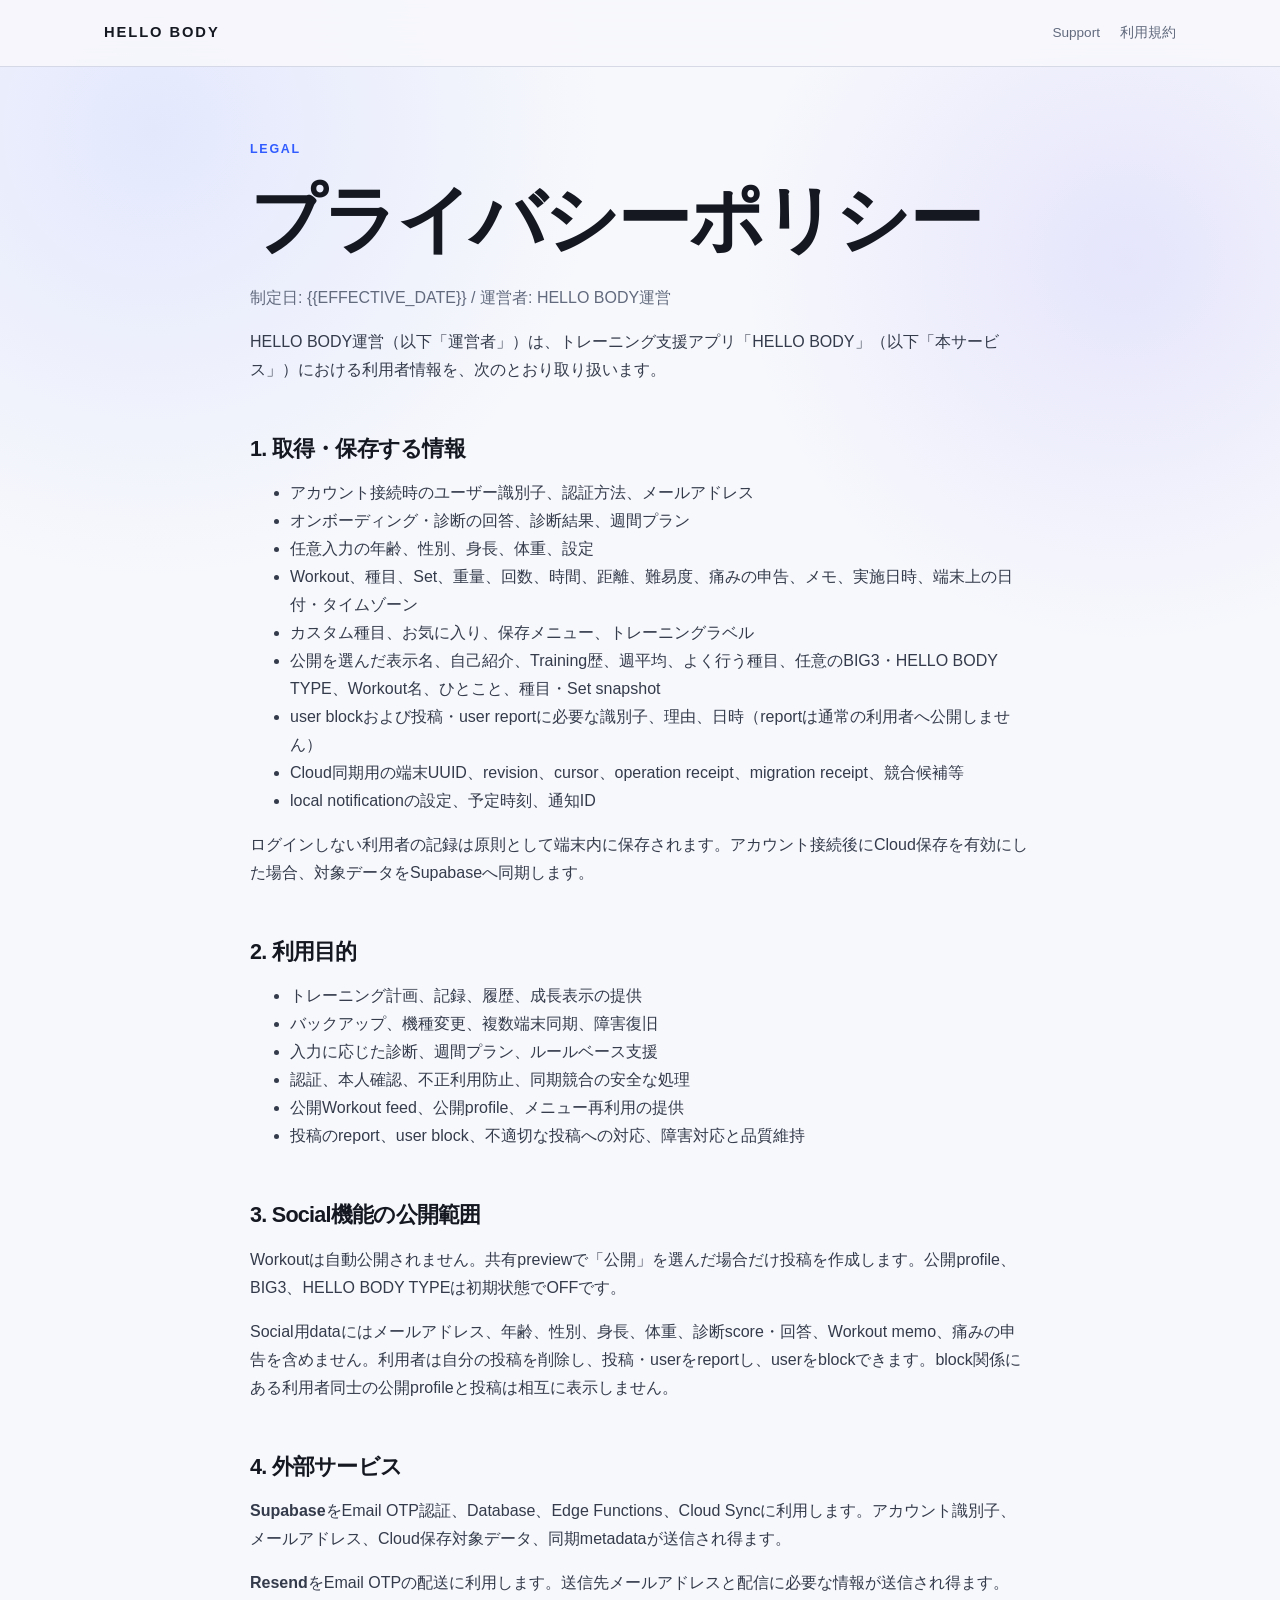
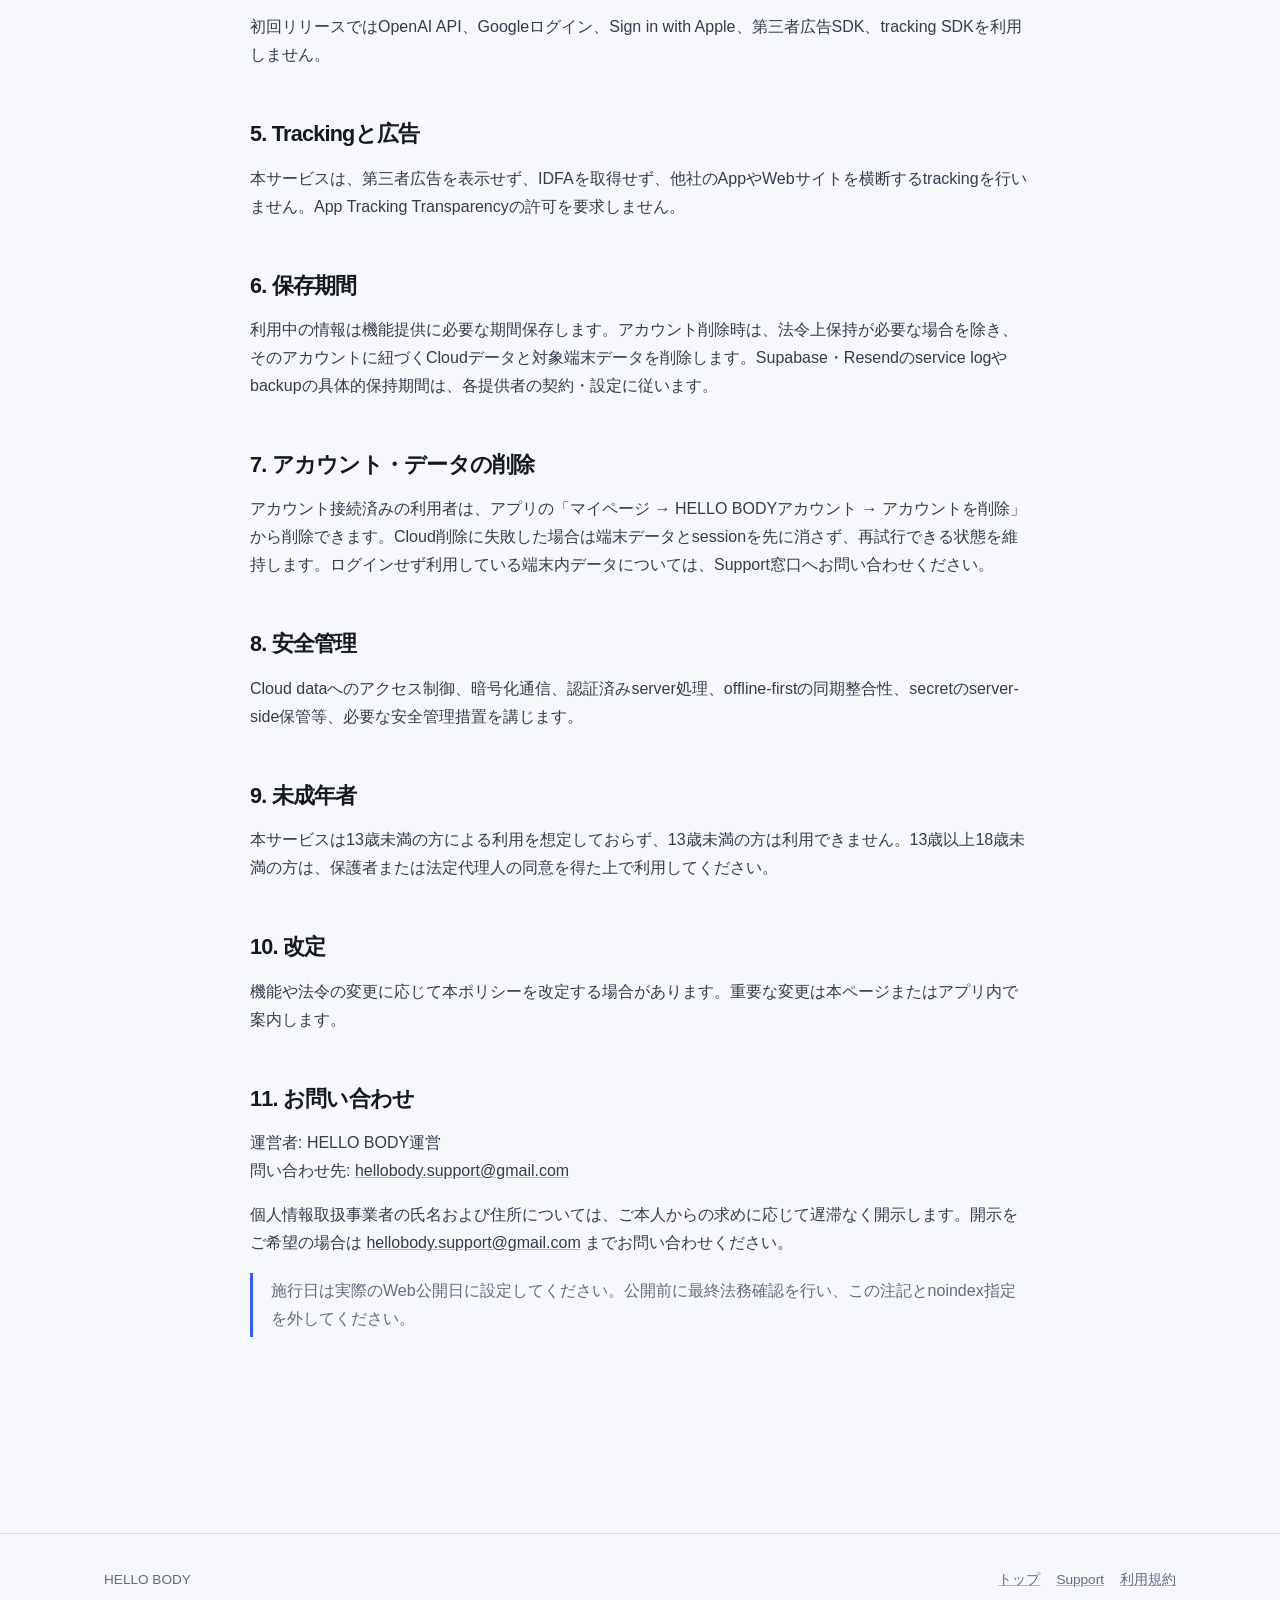
==== privacy/index.html @ 11a2fb04 "docs: add HELLO BODY public web pages" ====
<!doctype html>
<html lang="ja">
<head>
  <meta charset="utf-8">
  <meta name="viewport" content="width=device-width, initial-scale=1">
  <meta name="robots" content="noindex,nofollow">
  <meta name="description" content="HELLO BODYのプライバシーポリシー">
  <title>プライバシーポリシー | HELLO BODY</title>
  <link rel="stylesheet" href="../assets/site.css">
</head>
<body>
  <header class="site-header"><nav class="nav" aria-label="メインナビゲーション"><a class="brand" href="/">HELLO BODY</a><div class="nav-links"><a href="/support/">Support</a><a href="/terms/">利用規約</a></div></nav></header>
  <main class="legal">
    <div class="eyebrow">LEGAL</div>
    <h1>プライバシーポリシー</h1>
    <p class="meta">制定日: {{EFFECTIVE_DATE}} / 運営者: HELLO BODY運営</p>
    <p>HELLO BODY運営（以下「運営者」）は、トレーニング支援アプリ「HELLO BODY」（以下「本サービス」）における利用者情報を、次のとおり取り扱います。</p>

    <h2>1. 取得・保存する情報</h2>
    <ul>
      <li>アカウント接続時のユーザー識別子、認証方法、メールアドレス</li>
      <li>オンボーディング・診断の回答、診断結果、週間プラン</li>
      <li>任意入力の年齢、性別、身長、体重、設定</li>
      <li>Workout、種目、Set、重量、回数、時間、距離、難易度、痛みの申告、メモ、実施日時、端末上の日付・タイムゾーン</li>
      <li>カスタム種目、お気に入り、保存メニュー、トレーニングラベル</li>
      <li>公開を選んだ表示名、自己紹介、Training歴、週平均、よく行う種目、任意のBIG3・HELLO BODY TYPE、Workout名、ひとこと、種目・Set snapshot</li>
      <li>user blockおよび投稿・user reportに必要な識別子、理由、日時（reportは通常の利用者へ公開しません）</li>
      <li>Cloud同期用の端末UUID、revision、cursor、operation receipt、migration receipt、競合候補等</li>
      <li>local notificationの設定、予定時刻、通知ID</li>
    </ul>
    <p>ログインしない利用者の記録は原則として端末内に保存されます。アカウント接続後にCloud保存を有効にした場合、対象データをSupabaseへ同期します。</p>

    <h2>2. 利用目的</h2>
    <ul>
      <li>トレーニング計画、記録、履歴、成長表示の提供</li>
      <li>バックアップ、機種変更、複数端末同期、障害復旧</li>
      <li>入力に応じた診断、週間プラン、ルールベース支援</li>
      <li>認証、本人確認、不正利用防止、同期競合の安全な処理</li>
      <li>公開Workout feed、公開profile、メニュー再利用の提供</li>
      <li>投稿のreport、user block、不適切な投稿への対応、障害対応と品質維持</li>
    </ul>

    <h2>3. Social機能の公開範囲</h2>
    <p>Workoutは自動公開されません。共有previewで「公開」を選んだ場合だけ投稿を作成します。公開profile、BIG3、HELLO BODY TYPEは初期状態でOFFです。</p>
    <p>Social用dataにはメールアドレス、年齢、性別、身長、体重、診断score・回答、Workout memo、痛みの申告を含めません。利用者は自分の投稿を削除し、投稿・userをreportし、userをblockできます。block関係にある利用者同士の公開profileと投稿は相互に表示しません。</p>

    <h2>4. 外部サービス</h2>
    <p><strong>Supabase</strong>をEmail OTP認証、Database、Edge Functions、Cloud Syncに利用します。アカウント識別子、メールアドレス、Cloud保存対象データ、同期metadataが送信され得ます。</p>
    <p><strong>Resend</strong>をEmail OTPの配送に利用します。送信先メールアドレスと配信に必要な情報が送信され得ます。</p>
    <p>初回リリースではOpenAI API、Googleログイン、Sign in with Apple、第三者広告SDK、tracking SDKを利用しません。</p>

    <h2>5. Trackingと広告</h2>
    <p>本サービスは、第三者広告を表示せず、IDFAを取得せず、他社のAppやWebサイトを横断するtrackingを行いません。App Tracking Transparencyの許可を要求しません。</p>

    <h2>6. 保存期間</h2>
    <p>利用中の情報は機能提供に必要な期間保存します。アカウント削除時は、法令上保持が必要な場合を除き、そのアカウントに紐づくCloudデータと対象端末データを削除します。Supabase・Resendのservice logやbackupの具体的保持期間は、各提供者の契約・設定に従います。</p>

    <h2>7. アカウント・データの削除</h2>
    <p>アカウント接続済みの利用者は、アプリの「マイページ → HELLO BODYアカウント → アカウントを削除」から削除できます。Cloud削除に失敗した場合は端末データとsessionを先に消さず、再試行できる状態を維持します。ログインせず利用している端末内データについては、Support窓口へお問い合わせください。</p>

    <h2>8. 安全管理</h2>
    <p>Cloud dataへのアクセス制御、暗号化通信、認証済みserver処理、offline-firstの同期整合性、secretのserver-side保管等、必要な安全管理措置を講じます。</p>

    <h2>9. 未成年者</h2>
    <p>本サービスは13歳未満の方による利用を想定しておらず、13歳未満の方は利用できません。13歳以上18歳未満の方は、保護者または法定代理人の同意を得た上で利用してください。</p>

    <h2>10. 改定</h2>
    <p>機能や法令の変更に応じて本ポリシーを改定する場合があります。重要な変更は本ページまたはアプリ内で案内します。</p>

    <h2>11. お問い合わせ</h2>
    <p>運営者: HELLO BODY運営<br>問い合わせ先: <a href="mailto:hellobody.support@gmail.com">hellobody.support@gmail.com</a></p>
    <p>個人情報取扱事業者の氏名および住所については、ご本人からの求めに応じて遅滞なく開示します。開示をご希望の場合は <a href="mailto:hellobody.support@gmail.com">hellobody.support@gmail.com</a> までお問い合わせください。</p>

    <p class="note">施行日は実際のWeb公開日に設定してください。公開前に最終法務確認を行い、この注記とnoindex指定を外してください。</p>
  </main>
  <footer class="site-footer"><div class="footer-row"><span>HELLO BODY</span><div class="footer-links"><a href="/">トップ</a><a href="/support/">Support</a><a href="/terms/">利用規約</a></div></div></footer>
</body>
</html>
---- assets/site.css ----
:root {
  color-scheme: light;
  --paper: #f7f8fc;
  --surface: rgba(255, 255, 255, 0.84);
  --ink: #151821;
  --muted: #626b7e;
  --line: rgba(47, 67, 115, 0.16);
  --blue: #315cff;
  --violet: #655cff;
  --soft-blue: #eaf0ff;
  --radius: 28px;
  font-family: Inter, ui-sans-serif, -apple-system, BlinkMacSystemFont,
    "Hiragino Sans", "Yu Gothic", sans-serif;
}

* { box-sizing: border-box; }
html { scroll-behavior: smooth; }
body {
  margin: 0;
  background:
    radial-gradient(circle at 12% 4%, rgba(167, 184, 255, .25), transparent 28rem),
    radial-gradient(circle at 88% 8%, rgba(101, 92, 255, .12), transparent 24rem),
    var(--paper);
  color: var(--ink);
  line-height: 1.75;
}
a { color: inherit; text-decoration-color: rgba(49, 92, 255, .45); }
a:hover { text-decoration-color: var(--blue); }
img { max-width: 100%; }

.site-header {
  position: sticky;
  top: 0;
  z-index: 10;
  border-bottom: 1px solid var(--line);
  background: rgba(247, 248, 252, .88);
  backdrop-filter: blur(16px);
}
.nav {
  max-width: 1120px;
  min-height: 66px;
  margin: auto;
  padding: 0 24px;
  display: flex;
  align-items: center;
  justify-content: space-between;
  gap: 24px;
}
.brand {
  font-size: .92rem;
  font-weight: 760;
  letter-spacing: .13em;
  text-decoration: none;
}
.nav-links { display: flex; align-items: center; gap: 20px; }
.nav-links a { color: var(--muted); font-size: .85rem; text-decoration: none; }

.page, .legal { width: min(1120px, calc(100% - 40px)); margin: auto; }
.hero {
  min-height: 670px;
  padding: 96px 0 72px;
  display: grid;
  grid-template-columns: minmax(0, 1.05fr) minmax(320px, .95fr);
  align-items: center;
  gap: clamp(44px, 8vw, 110px);
}
.eyebrow { color: var(--blue); font-weight: 730; letter-spacing: .14em; font-size: .78rem; }
h1, h2, h3 { line-height: 1.18; letter-spacing: -.035em; }
h1 { margin: 16px 0 20px; font-size: clamp(3rem, 8vw, 6.8rem); }
.hero-copy { max-width: 34rem; color: var(--muted); font-size: clamp(1.05rem, 2vw, 1.25rem); }
.hero-links { display: flex; flex-wrap: wrap; gap: 12px; margin-top: 32px; }
.button {
  display: inline-flex;
  align-items: center;
  justify-content: center;
  min-height: 48px;
  padding: 0 20px;
  border-radius: 999px;
  border: 1px solid var(--line);
  background: var(--surface);
  text-decoration: none;
  font-weight: 680;
}
.button.primary { color: #fff; border-color: transparent; background: linear-gradient(135deg, var(--blue), var(--violet)); }

.door-stage {
  position: relative;
  min-height: 440px;
  border-radius: 48px;
  overflow: hidden;
  background: linear-gradient(150deg, #fff 10%, #eef2ff 56%, #ddd9ff);
  box-shadow: 0 32px 80px rgba(40, 53, 102, .15);
}
.door-stage::before, .door-stage::after {
  content: "";
  position: absolute;
  top: 76px;
  width: 34%;
  height: 58%;
  filter: drop-shadow(0 20px 24px rgba(49, 92, 255, .2));
}
.door-stage::before {
  left: 13%;
  border-radius: 22px 8px 8px 22px;
  background: linear-gradient(135deg, #1768ff, #83adff);
  clip-path: polygon(0 0, 100% 17%, 100% 82%, 0 100%);
}
.door-stage::after {
  right: 13%;
  border-radius: 8px 22px 22px 8px;
  background: linear-gradient(135deg, #7b5cff, #4b2eea);
  clip-path: polygon(0 17%, 100% 0, 100% 100%, 0 82%);
}
.door-light {
  position: absolute;
  inset: 42% 34% auto;
  height: 18px;
  border-radius: 999px;
  background: var(--violet);
  box-shadow: 0 0 28px rgba(101, 92, 255, .6);
}
.door-floor {
  position: absolute;
  left: 22%; right: 22%; bottom: -8%; height: 42%;
  background: linear-gradient(to bottom, rgba(255,255,255,.96), rgba(124,145,255,.08));
  clip-path: polygon(36% 0, 64% 0, 100% 100%, 0 100%);
}
.door-caption { position: absolute; left: 30px; bottom: 24px; color: #536078; font-size: .78rem; letter-spacing: .13em; }

.section { padding: 94px 0; }
.section-heading { max-width: 650px; margin-bottom: 42px; }
.section h2 { margin: 10px 0 14px; font-size: clamp(2rem, 4.5vw, 3.7rem); }
.section-heading p { color: var(--muted); }
.feature-grid { display: grid; grid-template-columns: repeat(2, minmax(0, 1fr)); gap: 16px; }
.feature {
  min-height: 250px;
  padding: clamp(24px, 4vw, 38px);
  border: 1px solid var(--line);
  border-radius: var(--radius);
  background: var(--surface);
  box-shadow: 0 16px 44px rgba(37, 51, 94, .06);
}
.feature-number { color: var(--blue); font: 700 .78rem/1 ui-monospace, SFMono-Regular, Menlo, monospace; }
.feature h3 { margin: 38px 0 12px; font-size: 1.45rem; }
.feature p { margin: 0; color: var(--muted); }
.privacy-card {
  padding: clamp(28px, 5vw, 58px);
  border-radius: 36px;
  color: #fff;
  background: #181b25;
  display: grid;
  grid-template-columns: 1fr auto;
  align-items: end;
  gap: 28px;
}
.privacy-card h2 { margin: 0 0 14px; }
.privacy-card p { color: #bbc1d1; max-width: 660px; }
.privacy-card .button { background: #fff; color: #181b25; }

.legal { max-width: 780px; padding: 72px 0 100px; }
.legal h1 { font-size: clamp(2.5rem, 8vw, 4.6rem); }
.legal h2 { margin-top: 52px; font-size: 1.35rem; }
.legal h3 { margin-top: 30px; font-size: 1.05rem; }
.legal p, .legal li { color: #343b4b; }
.meta, .note { color: var(--muted) !important; }
.note { border-left: 3px solid var(--blue); padding: 4px 0 4px 18px; }
.legal details { margin: 12px 0; padding: 18px 20px; border: 1px solid var(--line); border-radius: 18px; background: var(--surface); }
.legal summary { cursor: pointer; font-weight: 690; }
.legal table { width: 100%; border-collapse: collapse; }
.legal th, .legal td { padding: 12px; text-align: left; border-bottom: 1px solid var(--line); vertical-align: top; }

.site-footer {
  margin-top: 80px;
  padding: 34px 0 48px;
  border-top: 1px solid var(--line);
  color: var(--muted);
  font-size: .85rem;
}
.footer-row { max-width: 1120px; margin: auto; padding: 0 24px; display: flex; justify-content: space-between; gap: 28px; }
.footer-links { display: flex; flex-wrap: wrap; gap: 16px; }

@media (max-width: 760px) {
  .nav-links a:not(:last-child) { display: none; }
  .hero { min-height: auto; padding-top: 68px; grid-template-columns: 1fr; }
  .door-stage { min-height: 350px; }
  .feature-grid { grid-template-columns: 1fr; }
  .privacy-card { grid-template-columns: 1fr; align-items: start; }
  .footer-row { flex-direction: column; }
}

@media (prefers-reduced-motion: reduce) {
  html { scroll-behavior: auto; }
}
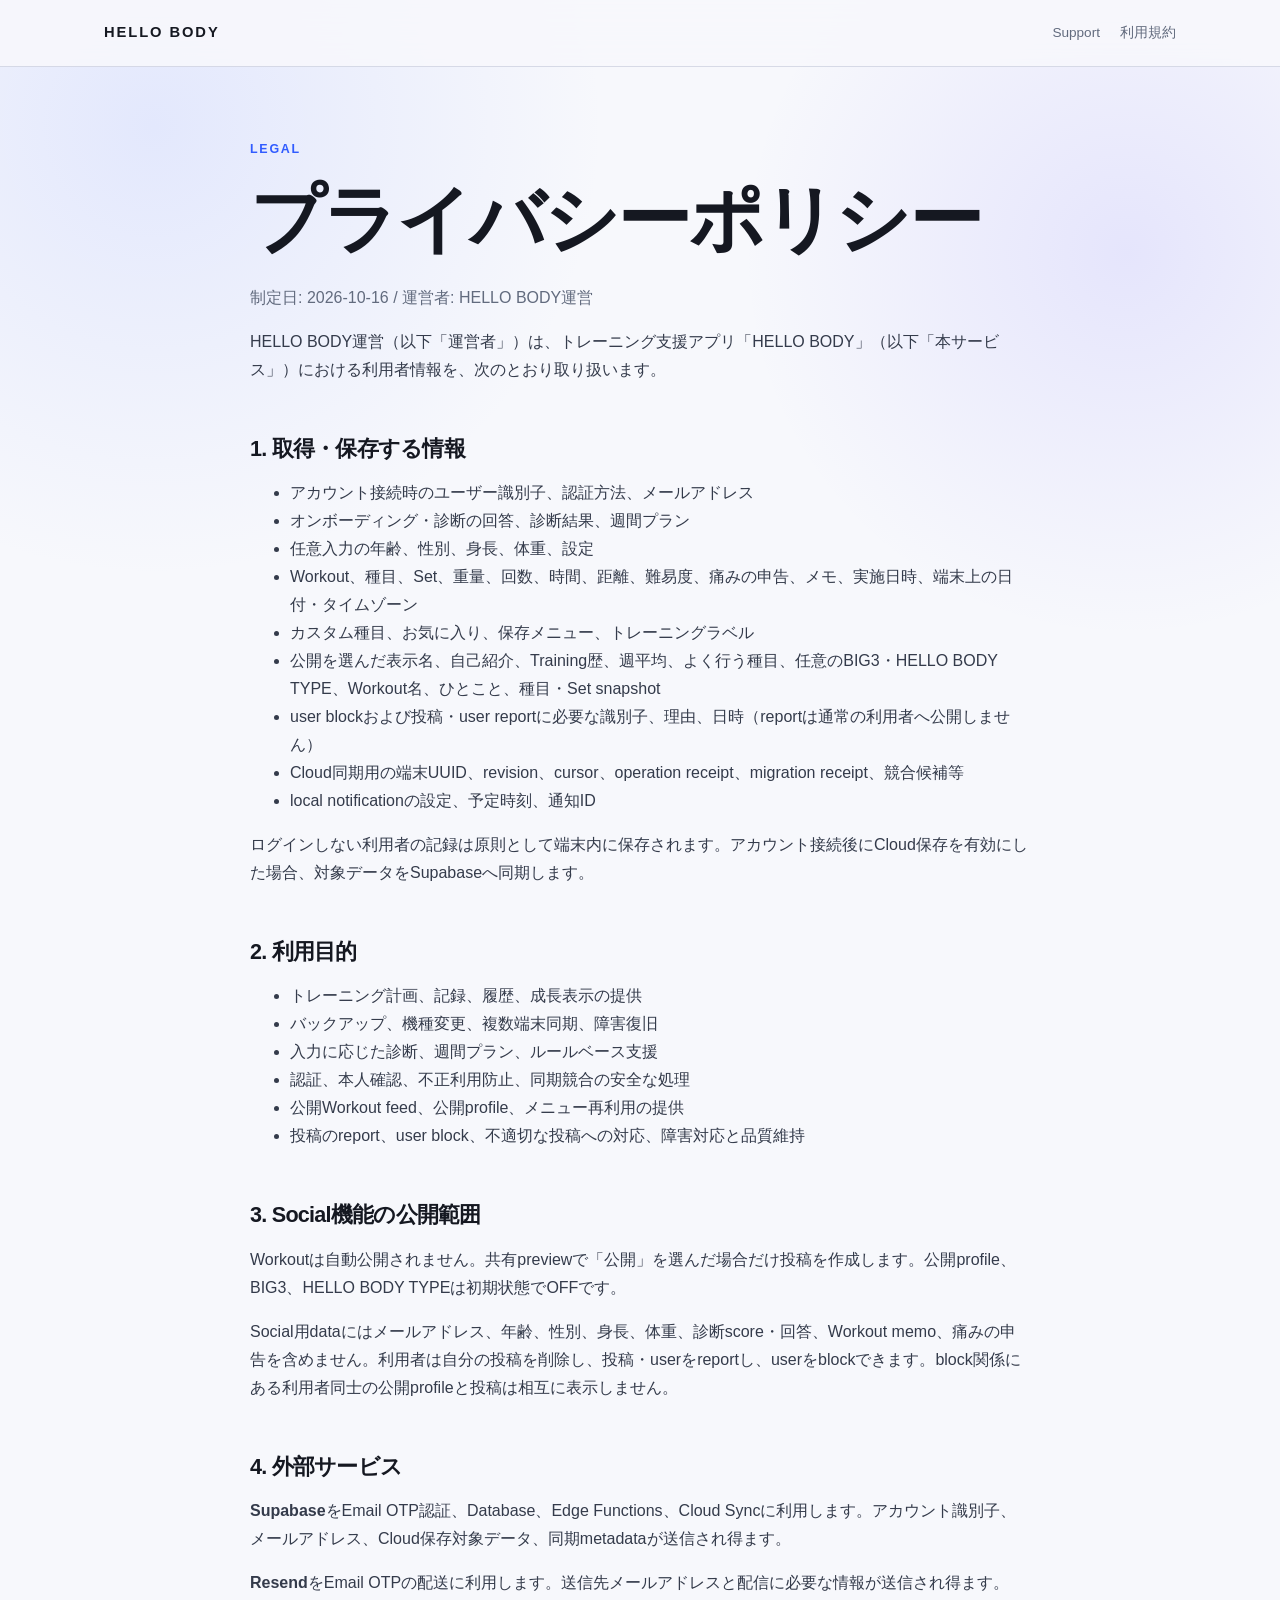
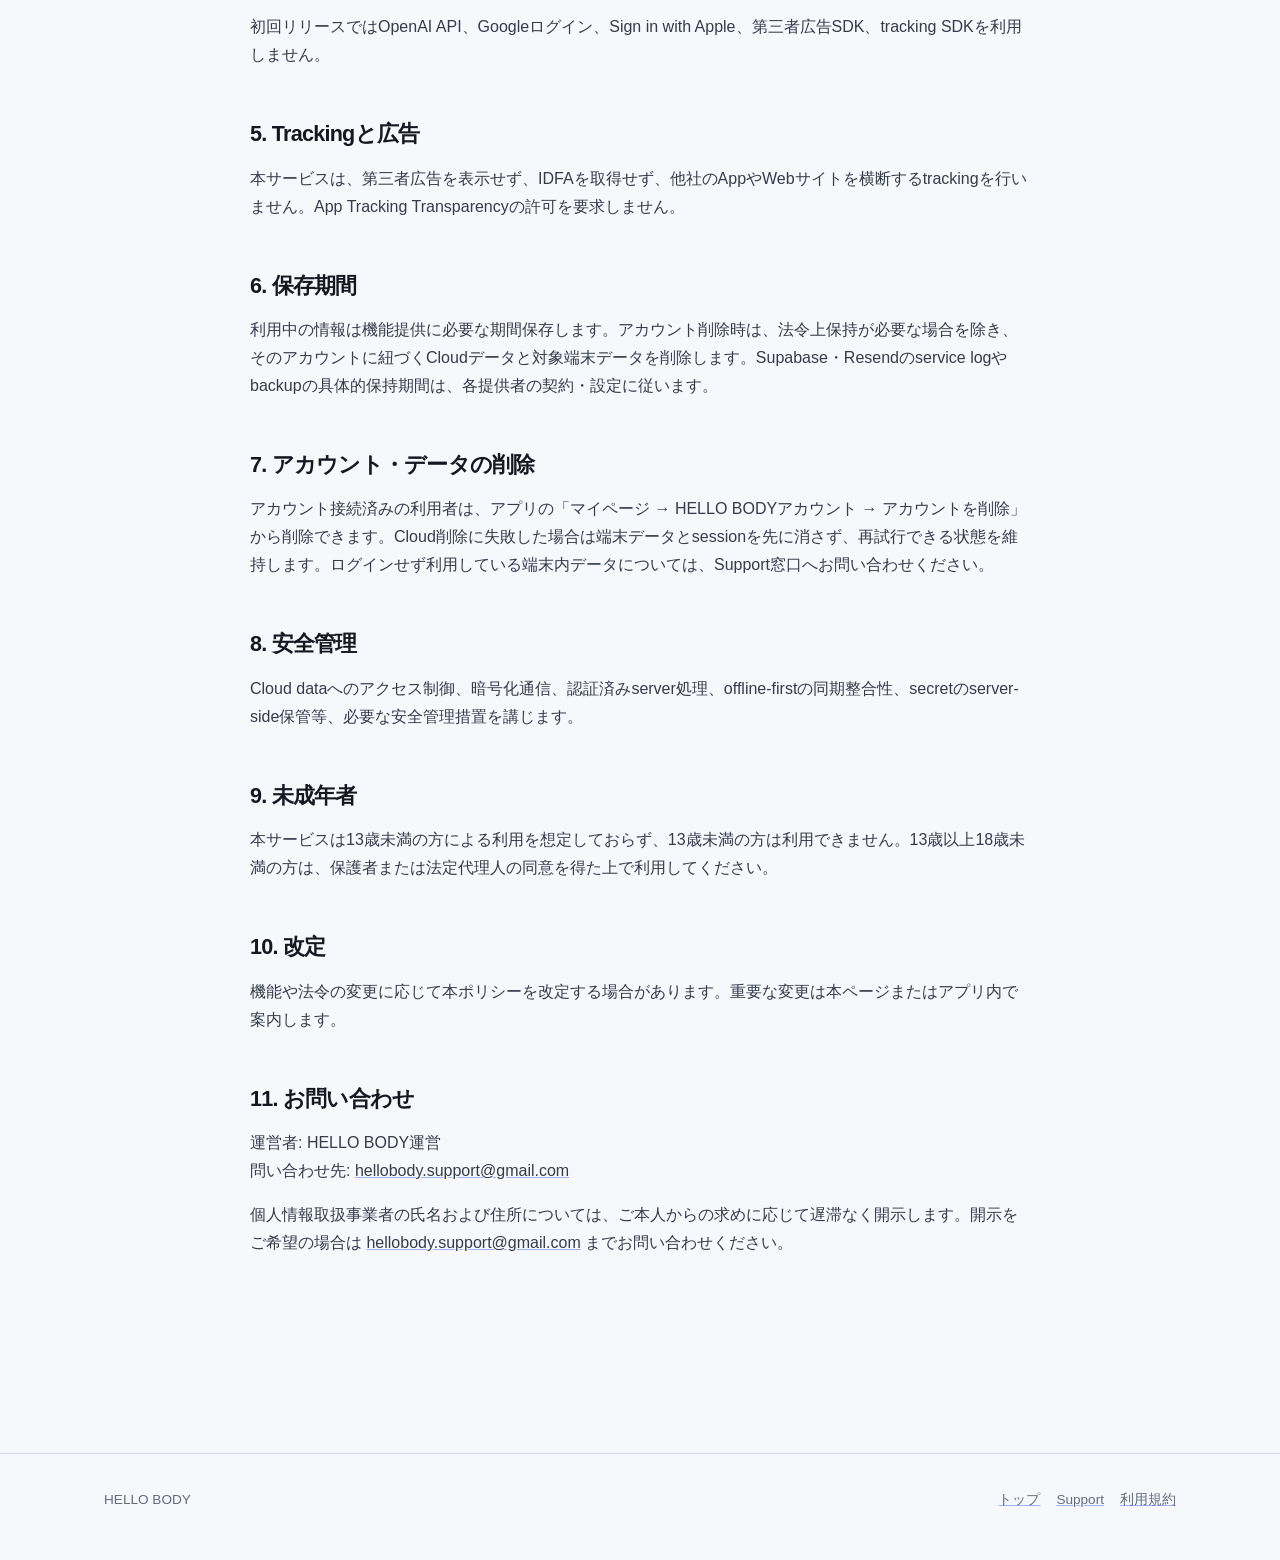
==== commit c72f5ef6: "docs: prepare public site for launch" ====
--- a/privacy/index.html
+++ b/privacy/index.html
@@ -3,7 +3,6 @@
 <head>
   <meta charset="utf-8">
   <meta name="viewport" content="width=device-width, initial-scale=1">
-  <meta name="robots" content="noindex,nofollow">
   <meta name="description" content="HELLO BODYのプライバシーポリシー">
   <title>プライバシーポリシー | HELLO BODY</title>
   <link rel="stylesheet" href="../assets/site.css">
@@ -13,7 +12,7 @@
   <main class="legal">
     <div class="eyebrow">LEGAL</div>
     <h1>プライバシーポリシー</h1>
-    <p class="meta">制定日: {{EFFECTIVE_DATE}} / 運営者: HELLO BODY運営</p>
+    <p class="meta">制定日: 2026-10-16 / 運営者: HELLO BODY運営</p>
     <p>HELLO BODY運営（以下「運営者」）は、トレーニング支援アプリ「HELLO BODY」（以下「本サービス」）における利用者情報を、次のとおり取り扱います。</p>
 
     <h2>1. 取得・保存する情報</h2>
@@ -71,7 +70,6 @@
     <p>運営者: HELLO BODY運営<br>問い合わせ先: <a href="mailto:hellobody.support@gmail.com">hellobody.support@gmail.com</a></p>
     <p>個人情報取扱事業者の氏名および住所については、ご本人からの求めに応じて遅滞なく開示します。開示をご希望の場合は <a href="mailto:hellobody.support@gmail.com">hellobody.support@gmail.com</a> までお問い合わせください。</p>
 
-    <p class="note">施行日は実際のWeb公開日に設定してください。公開前に最終法務確認を行い、この注記とnoindex指定を外してください。</p>
   </main>
   <footer class="site-footer"><div class="footer-row"><span>HELLO BODY</span><div class="footer-links"><a href="/">トップ</a><a href="/support/">Support</a><a href="/terms/">利用規約</a></div></div></footer>
 </body>
